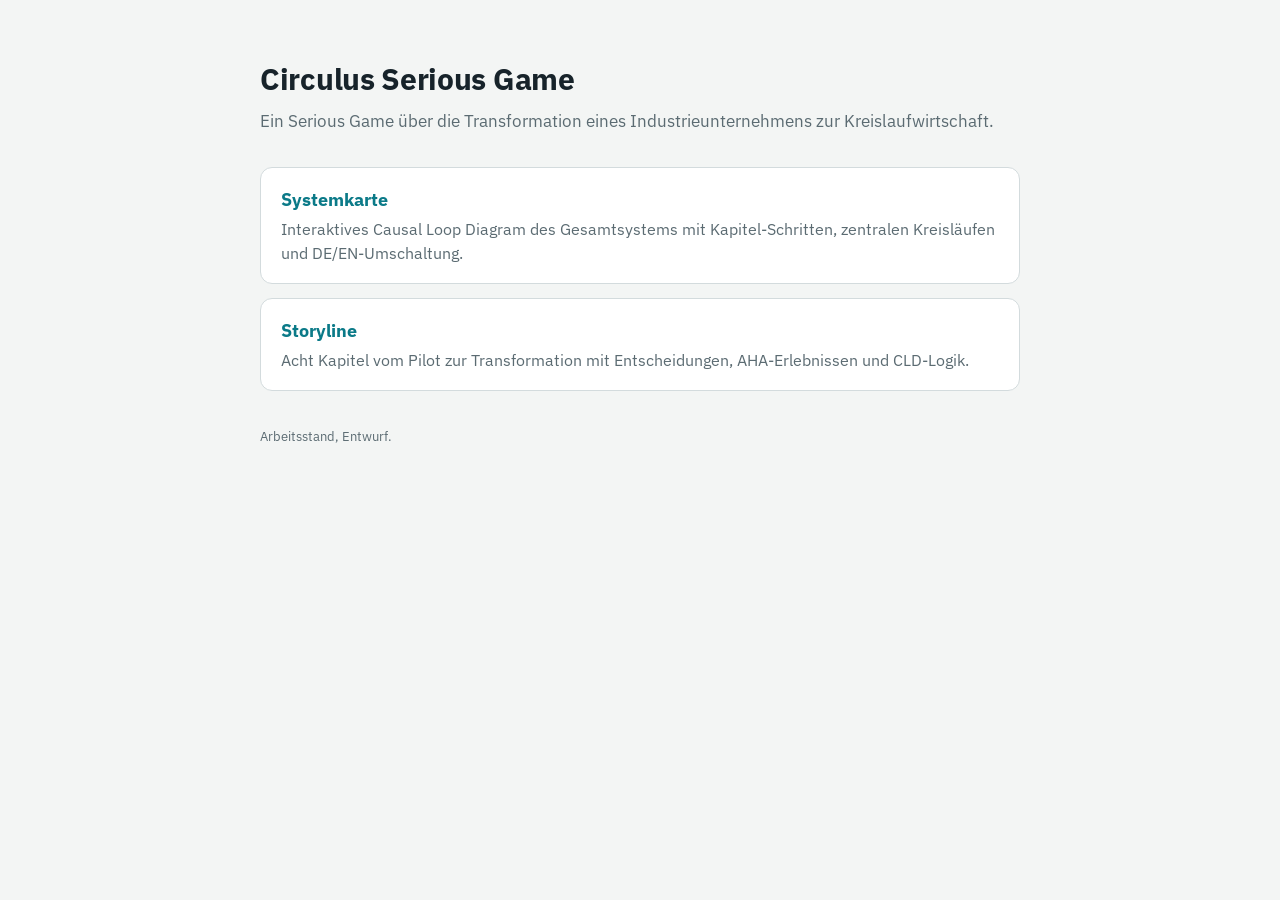
==== index.html @ fef9df76 "Publish system map and storyline Co-Authored-By: Claude Opus 5.5 <noreply@anthropic.com>" ====
<!doctype html>
<html lang="de">
<meta charset="utf-8">
<meta name="viewport" content="width=device-width, initial-scale=1">
<title>Circulus Serious Game</title>
<link rel="stylesheet" href="https://fonts.googleapis.com/css2?family=IBM+Plex+Sans:wght@400;600&display=swap">
<style>
:root { --bg: #F3F5F4; --surface: #FFFFFF; --fg: #17232A; --muted: #5B6B72; --line: #D3DBDD; --accent: #0B7A88; }
@media (prefers-color-scheme: dark) { :root { --bg: #111719; --surface: #1A2327; --fg: #E5ECEE; --muted: #95A5AC; --line: #2C393E; --accent: #3CC3D3; color-scheme: dark; } }
body { margin: 0; background: var(--bg); color: var(--fg); font-family: "IBM Plex Sans", "Helvetica Neue", Arial, sans-serif; line-height: 1.5; }
main { max-width: 760px; margin: 0 auto; padding: 56px max(16px, env(safe-area-inset-right, 0px)) 56px max(16px, env(safe-area-inset-left, 0px)); }
h1 { font-size: 30px; margin: 0 0 8px; letter-spacing: -.01em; }
p.lead { color: var(--muted); margin: 0 0 32px; font-size: 17px; }
.cards { display: grid; gap: 14px; }
a.card { display: block; background: var(--surface); border: 1px solid var(--line); border-radius: 12px; padding: 18px 20px; color: inherit; text-decoration: none; }
a.card:hover, a.card:focus-visible { border-color: var(--accent); outline: none; }
a.card b { display: block; font-size: 18px; color: var(--accent); margin-bottom: 4px; }
a.card span { color: var(--muted); }
footer { margin-top: 36px; font-size: 13px; color: var(--muted); }
</style>
<main>
  <h1>Circulus Serious Game</h1>
  <p class="lead">Ein Serious Game über die Transformation eines Industrieunternehmens zur Kreislaufwirtschaft.</p>
  <div class="cards">
    <a class="card" href="systemkarte.html"><b>Systemkarte</b><span>Interaktives Causal Loop Diagram des Gesamtsystems mit Kapitel-Schritten, zentralen Kreisläufen und DE/EN-Umschaltung.</span></a>
    <a class="card" href="storyline.html"><b>Storyline</b><span>Acht Kapitel vom Pilot zur Transformation mit Entscheidungen, AHA-Erlebnissen und CLD-Logik.</span></a>
  </div>
  <footer>Arbeitsstand, Entwurf.</footer>
</main>
</html>
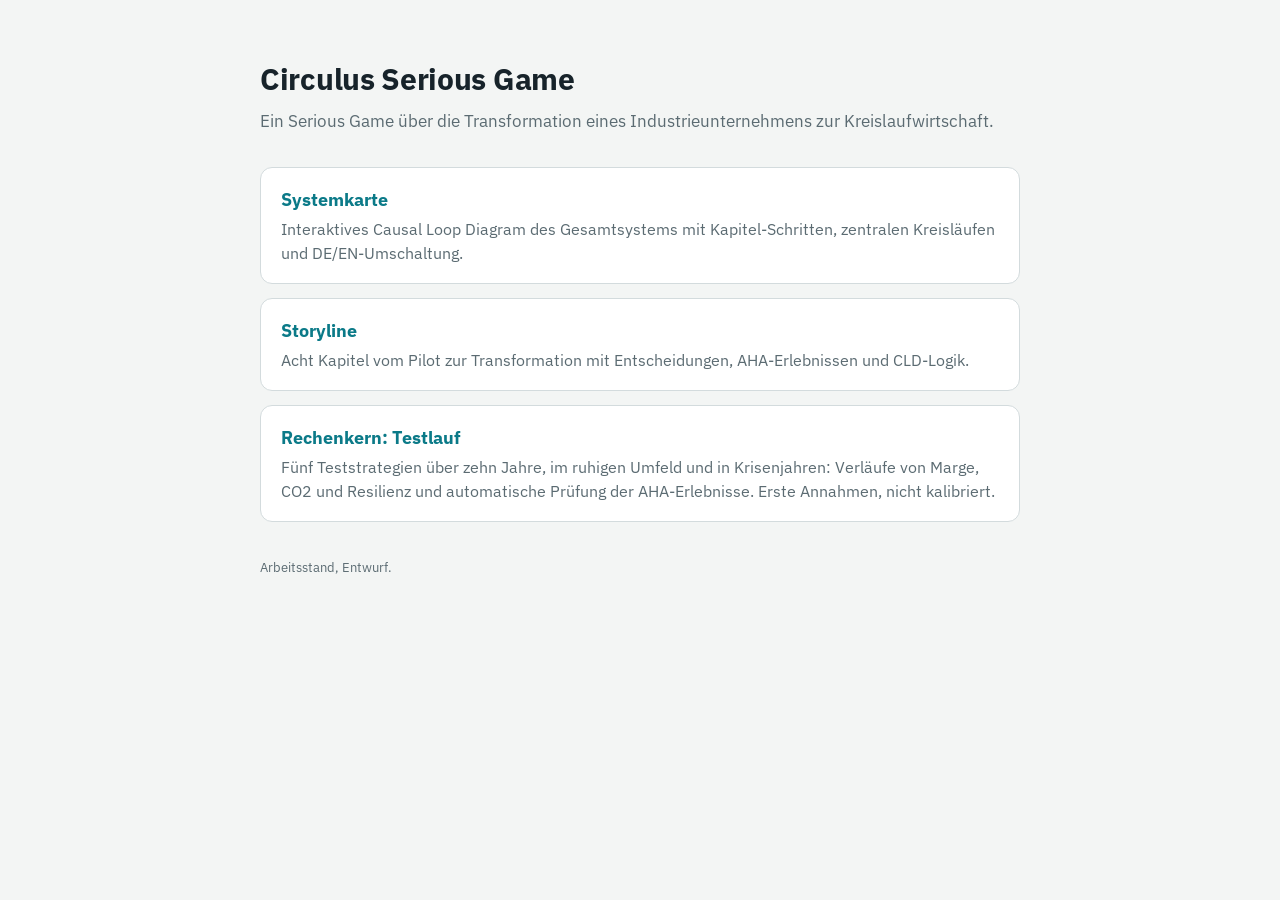
==== commit a5214247: "Update system map, storyline and test run" ====
--- a/index.html
+++ b/index.html
@@ -24,6 +24,7 @@
   <div class="cards">
     <a class="card" href="systemkarte.html"><b>Systemkarte</b><span>Interaktives Causal Loop Diagram des Gesamtsystems mit Kapitel-Schritten, zentralen Kreisläufen und DE/EN-Umschaltung.</span></a>
     <a class="card" href="storyline.html"><b>Storyline</b><span>Acht Kapitel vom Pilot zur Transformation mit Entscheidungen, AHA-Erlebnissen und CLD-Logik.</span></a>
+    <a class="card" href="testlauf.html"><b>Rechenkern: Testlauf</b><span>Fünf Teststrategien über zehn Jahre, im ruhigen Umfeld und in Krisenjahren: Verläufe von Marge, CO2 und Resilienz und automatische Prüfung der AHA-Erlebnisse. Erste Annahmen, nicht kalibriert.</span></a>
   </div>
   <footer>Arbeitsstand, Entwurf.</footer>
 </main>
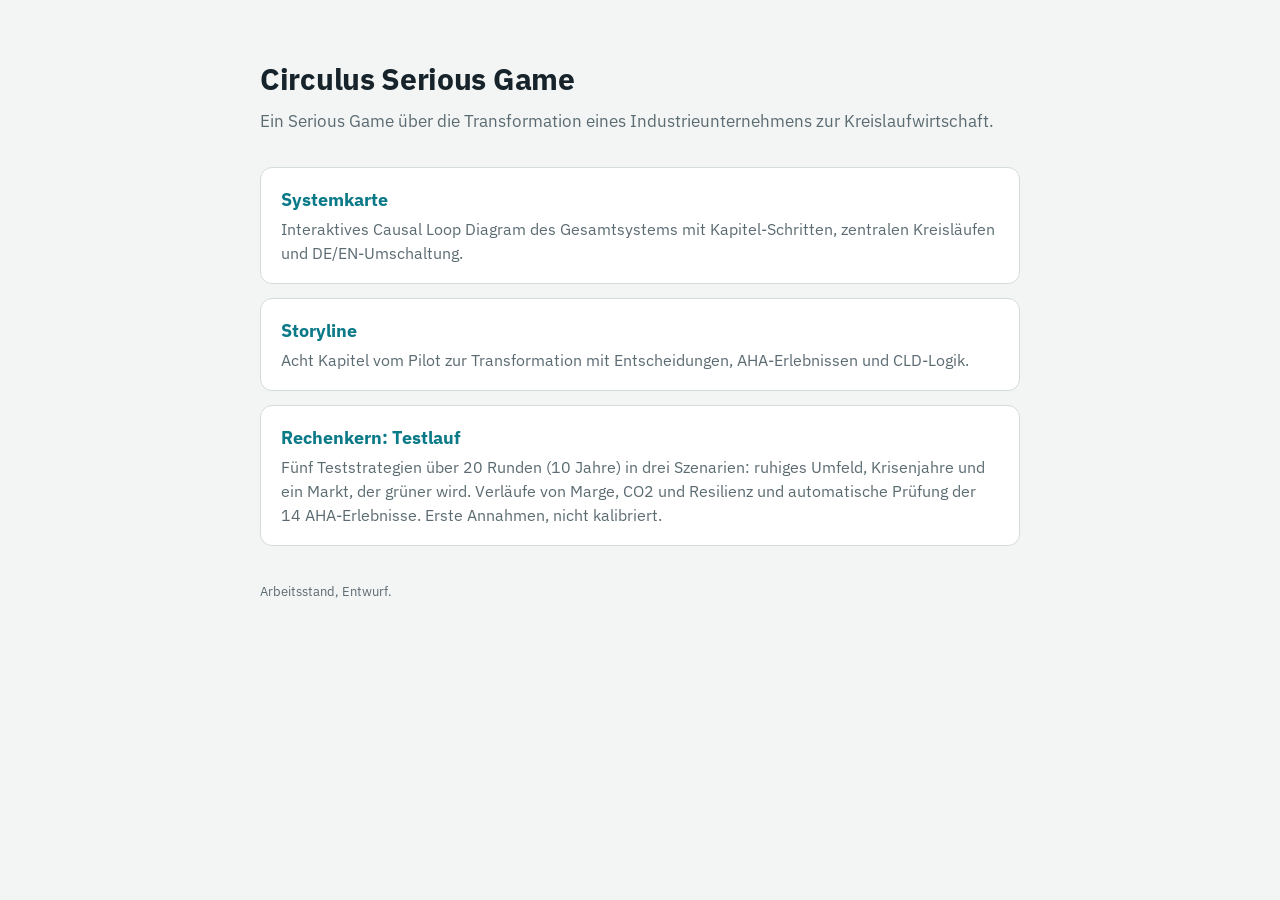
==== commit c56098f0: "Update test run description on start page" ====
--- a/index.html
+++ b/index.html
@@ -24,7 +24,7 @@
   <div class="cards">
     <a class="card" href="systemkarte.html"><b>Systemkarte</b><span>Interaktives Causal Loop Diagram des Gesamtsystems mit Kapitel-Schritten, zentralen Kreisläufen und DE/EN-Umschaltung.</span></a>
     <a class="card" href="storyline.html"><b>Storyline</b><span>Acht Kapitel vom Pilot zur Transformation mit Entscheidungen, AHA-Erlebnissen und CLD-Logik.</span></a>
-    <a class="card" href="testlauf.html"><b>Rechenkern: Testlauf</b><span>Fünf Teststrategien über zehn Jahre, im ruhigen Umfeld und in Krisenjahren: Verläufe von Marge, CO2 und Resilienz und automatische Prüfung der AHA-Erlebnisse. Erste Annahmen, nicht kalibriert.</span></a>
+    <a class="card" href="testlauf.html"><b>Rechenkern: Testlauf</b><span>Fünf Teststrategien über 20 Runden (10 Jahre) in drei Szenarien: ruhiges Umfeld, Krisenjahre und ein Markt, der grüner wird. Verläufe von Marge, CO2 und Resilienz und automatische Prüfung der 14 AHA-Erlebnisse. Erste Annahmen, nicht kalibriert.</span></a>
   </div>
   <footer>Arbeitsstand, Entwurf.</footer>
 </main>
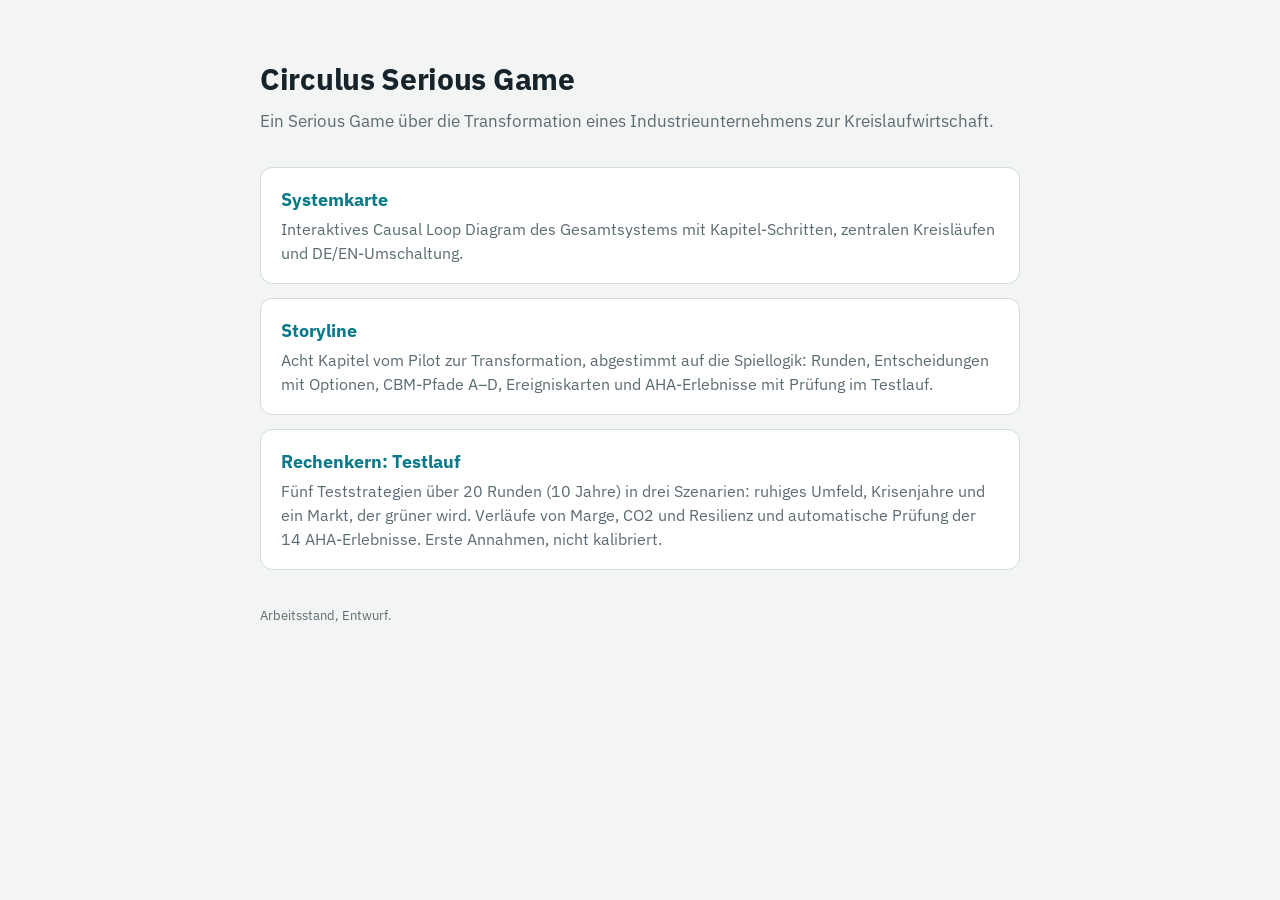
==== commit 42728640: "Update system map, storyline and test run" ====
--- a/index.html
+++ b/index.html
@@ -23,7 +23,7 @@
   <p class="lead">Ein Serious Game über die Transformation eines Industrieunternehmens zur Kreislaufwirtschaft.</p>
   <div class="cards">
     <a class="card" href="systemkarte.html"><b>Systemkarte</b><span>Interaktives Causal Loop Diagram des Gesamtsystems mit Kapitel-Schritten, zentralen Kreisläufen und DE/EN-Umschaltung.</span></a>
-    <a class="card" href="storyline.html"><b>Storyline</b><span>Acht Kapitel vom Pilot zur Transformation mit Entscheidungen, AHA-Erlebnissen und CLD-Logik.</span></a>
+    <a class="card" href="storyline.html"><b>Storyline</b><span>Acht Kapitel vom Pilot zur Transformation, abgestimmt auf die Spiellogik: Runden, Entscheidungen mit Optionen, CBM-Pfade A–D, Ereigniskarten und AHA-Erlebnisse mit Prüfung im Testlauf.</span></a>
     <a class="card" href="testlauf.html"><b>Rechenkern: Testlauf</b><span>Fünf Teststrategien über 20 Runden (10 Jahre) in drei Szenarien: ruhiges Umfeld, Krisenjahre und ein Markt, der grüner wird. Verläufe von Marge, CO2 und Resilienz und automatische Prüfung der 14 AHA-Erlebnisse. Erste Annahmen, nicht kalibriert.</span></a>
   </div>
   <footer>Arbeitsstand, Entwurf.</footer>
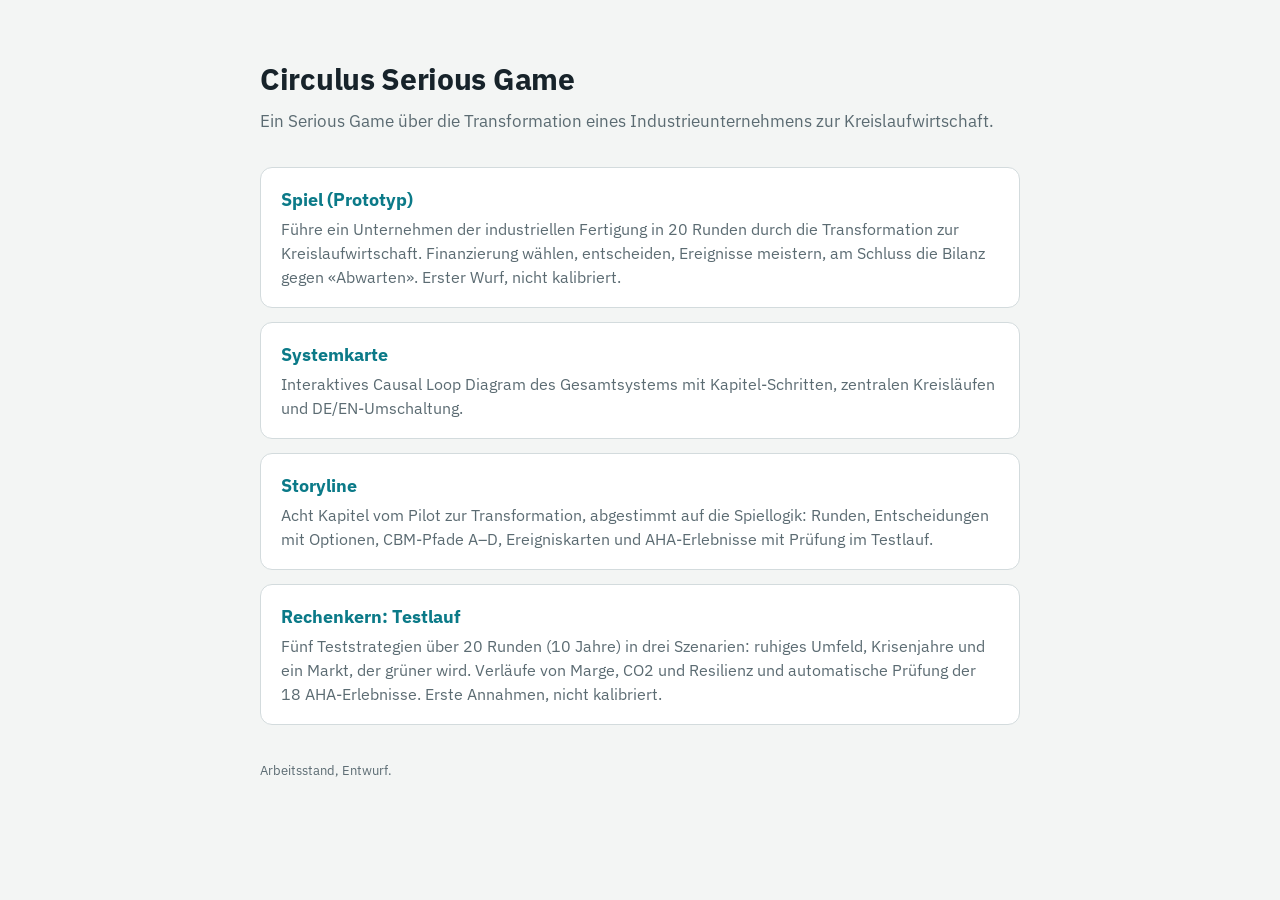
==== commit 24aab00d: "Update system map, storyline, test run and game" ====
--- a/index.html
+++ b/index.html
@@ -22,9 +22,10 @@
   <h1>Circulus Serious Game</h1>
   <p class="lead">Ein Serious Game über die Transformation eines Industrieunternehmens zur Kreislaufwirtschaft.</p>
   <div class="cards">
+    <a class="card" href="spiel/"><b>Spiel (Prototyp)</b><span>Führe ein Unternehmen der industriellen Fertigung in 20 Runden durch die Transformation zur Kreislaufwirtschaft. Finanzierung wählen, entscheiden, Ereignisse meistern, am Schluss die Bilanz gegen «Abwarten». Erster Wurf, nicht kalibriert.</span></a>
     <a class="card" href="systemkarte.html"><b>Systemkarte</b><span>Interaktives Causal Loop Diagram des Gesamtsystems mit Kapitel-Schritten, zentralen Kreisläufen und DE/EN-Umschaltung.</span></a>
     <a class="card" href="storyline.html"><b>Storyline</b><span>Acht Kapitel vom Pilot zur Transformation, abgestimmt auf die Spiellogik: Runden, Entscheidungen mit Optionen, CBM-Pfade A–D, Ereigniskarten und AHA-Erlebnisse mit Prüfung im Testlauf.</span></a>
-    <a class="card" href="testlauf.html"><b>Rechenkern: Testlauf</b><span>Fünf Teststrategien über 20 Runden (10 Jahre) in drei Szenarien: ruhiges Umfeld, Krisenjahre und ein Markt, der grüner wird. Verläufe von Marge, CO2 und Resilienz und automatische Prüfung der 14 AHA-Erlebnisse. Erste Annahmen, nicht kalibriert.</span></a>
+    <a class="card" href="testlauf.html"><b>Rechenkern: Testlauf</b><span>Fünf Teststrategien über 20 Runden (10 Jahre) in drei Szenarien: ruhiges Umfeld, Krisenjahre und ein Markt, der grüner wird. Verläufe von Marge, CO2 und Resilienz und automatische Prüfung der 18 AHA-Erlebnisse. Erste Annahmen, nicht kalibriert.</span></a>
   </div>
   <footer>Arbeitsstand, Entwurf.</footer>
 </main>
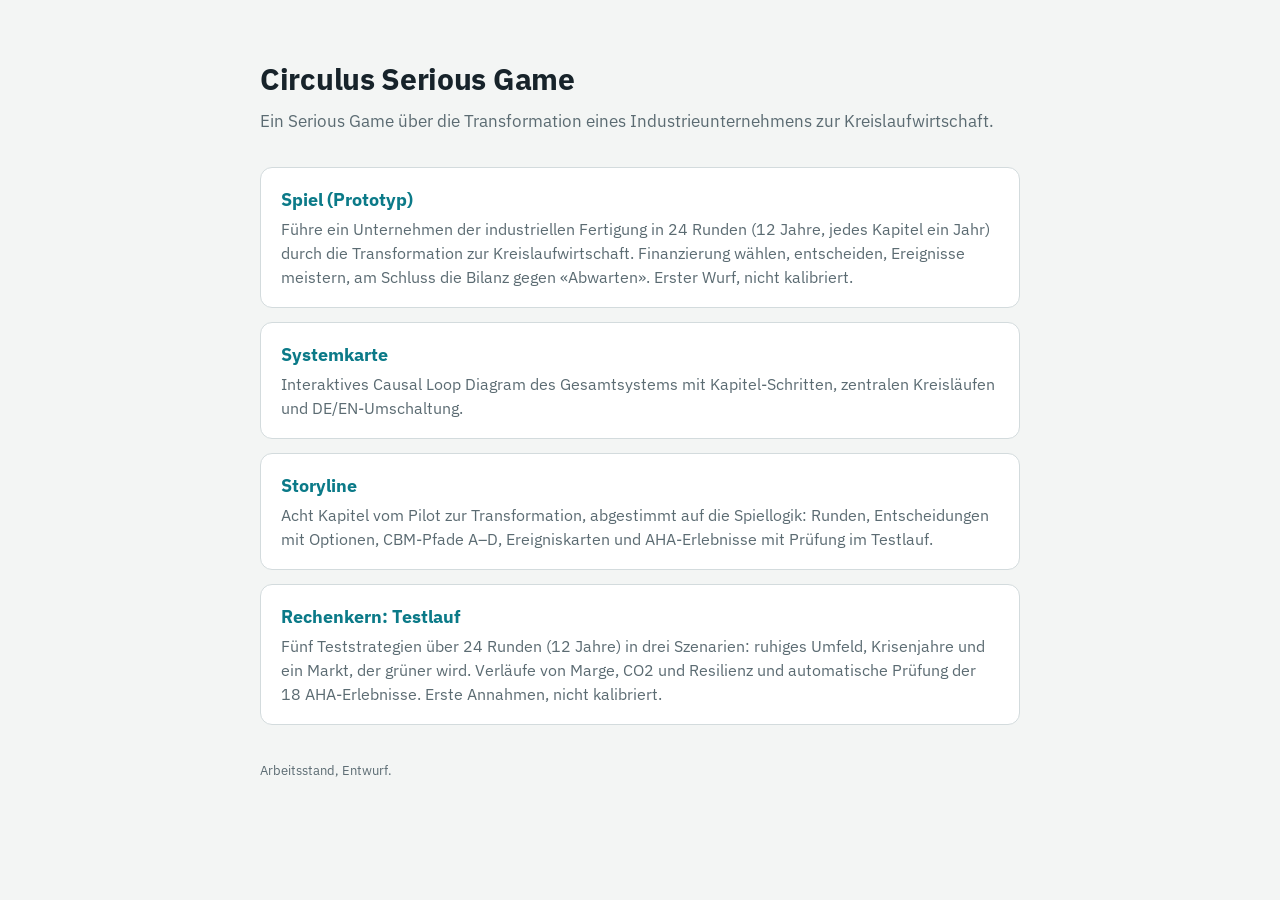
==== commit 6c0d95dd: "Update system map, storyline, test run and game" ====
--- a/index.html
+++ b/index.html
@@ -22,10 +22,10 @@
   <h1>Circulus Serious Game</h1>
   <p class="lead">Ein Serious Game über die Transformation eines Industrieunternehmens zur Kreislaufwirtschaft.</p>
   <div class="cards">
-    <a class="card" href="spiel/"><b>Spiel (Prototyp)</b><span>Führe ein Unternehmen der industriellen Fertigung in 20 Runden durch die Transformation zur Kreislaufwirtschaft. Finanzierung wählen, entscheiden, Ereignisse meistern, am Schluss die Bilanz gegen «Abwarten». Erster Wurf, nicht kalibriert.</span></a>
+    <a class="card" href="spiel/"><b>Spiel (Prototyp)</b><span>Führe ein Unternehmen der industriellen Fertigung in 24 Runden (12 Jahre, jedes Kapitel ein Jahr) durch die Transformation zur Kreislaufwirtschaft. Finanzierung wählen, entscheiden, Ereignisse meistern, am Schluss die Bilanz gegen «Abwarten». Erster Wurf, nicht kalibriert.</span></a>
     <a class="card" href="systemkarte.html"><b>Systemkarte</b><span>Interaktives Causal Loop Diagram des Gesamtsystems mit Kapitel-Schritten, zentralen Kreisläufen und DE/EN-Umschaltung.</span></a>
     <a class="card" href="storyline.html"><b>Storyline</b><span>Acht Kapitel vom Pilot zur Transformation, abgestimmt auf die Spiellogik: Runden, Entscheidungen mit Optionen, CBM-Pfade A–D, Ereigniskarten und AHA-Erlebnisse mit Prüfung im Testlauf.</span></a>
-    <a class="card" href="testlauf.html"><b>Rechenkern: Testlauf</b><span>Fünf Teststrategien über 20 Runden (10 Jahre) in drei Szenarien: ruhiges Umfeld, Krisenjahre und ein Markt, der grüner wird. Verläufe von Marge, CO2 und Resilienz und automatische Prüfung der 18 AHA-Erlebnisse. Erste Annahmen, nicht kalibriert.</span></a>
+    <a class="card" href="testlauf.html"><b>Rechenkern: Testlauf</b><span>Fünf Teststrategien über 24 Runden (12 Jahre) in drei Szenarien: ruhiges Umfeld, Krisenjahre und ein Markt, der grüner wird. Verläufe von Marge, CO2 und Resilienz und automatische Prüfung der 18 AHA-Erlebnisse. Erste Annahmen, nicht kalibriert.</span></a>
   </div>
   <footer>Arbeitsstand, Entwurf.</footer>
 </main>
